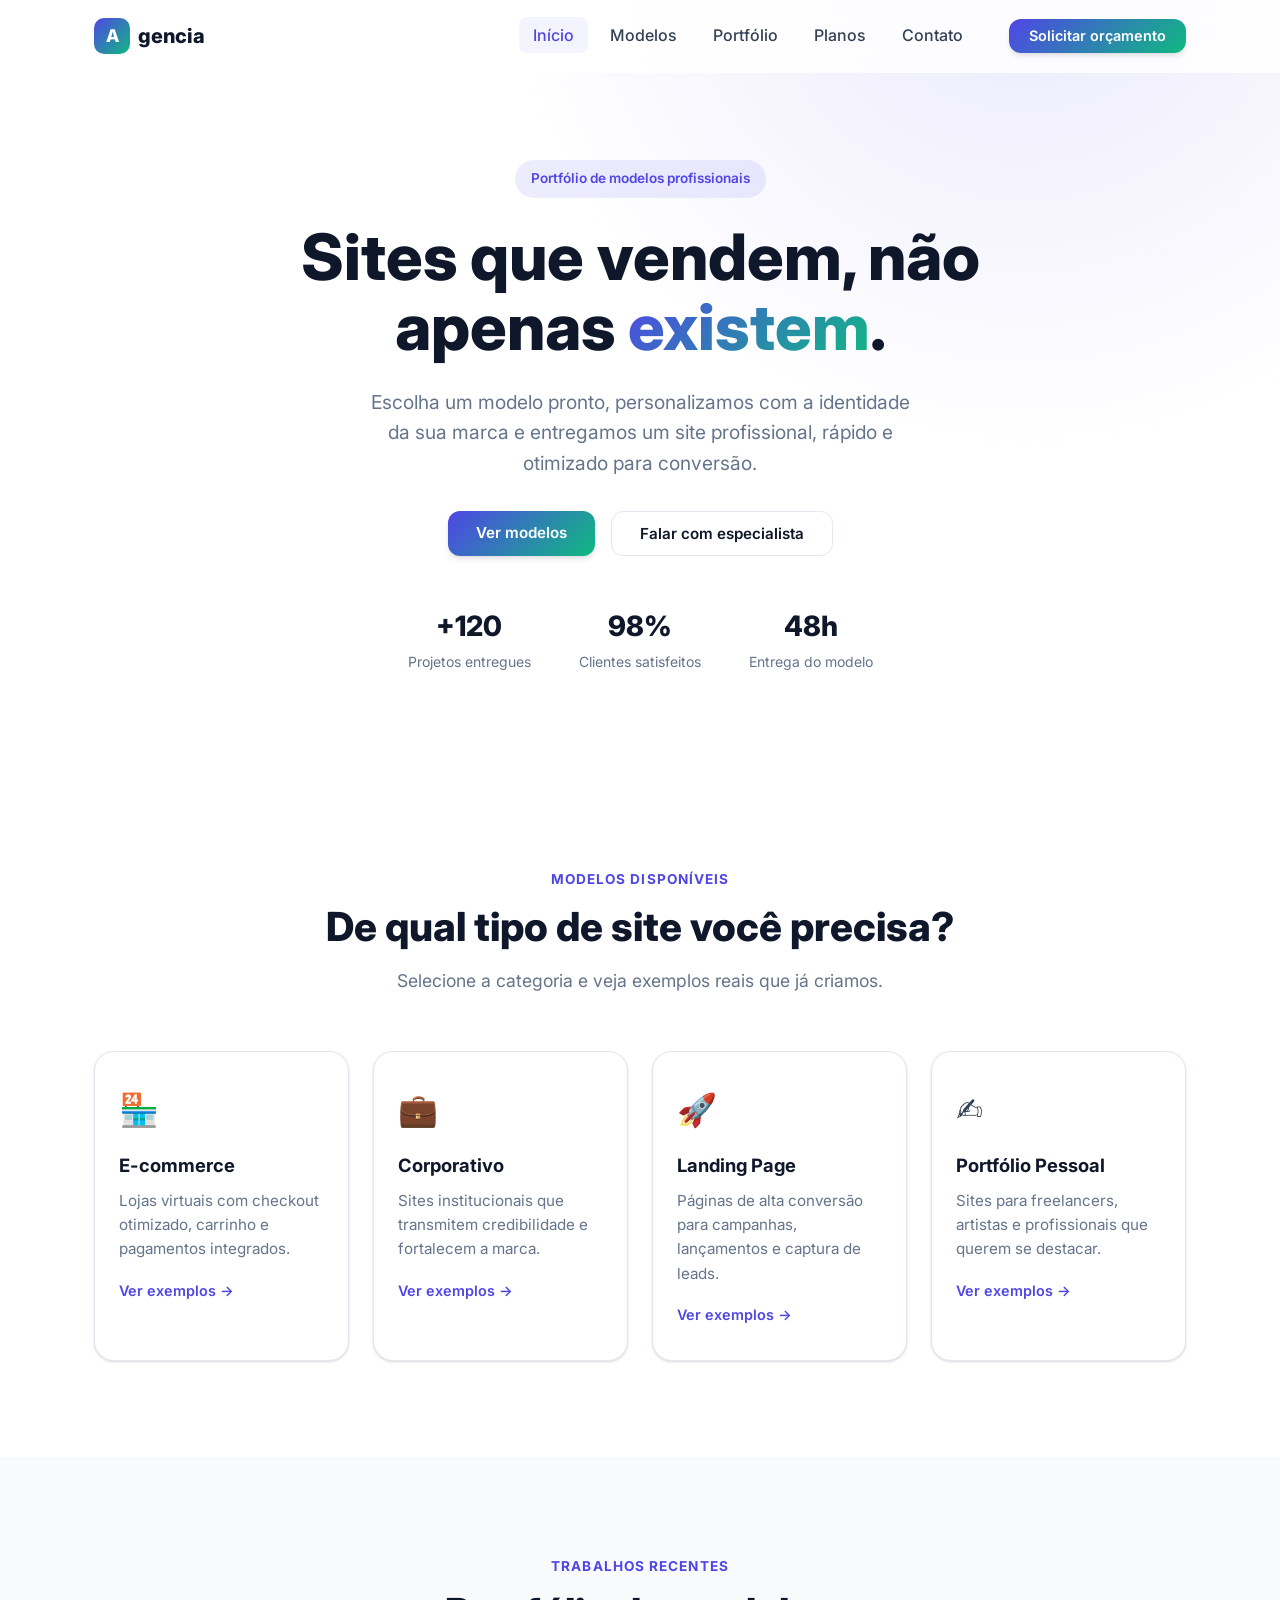
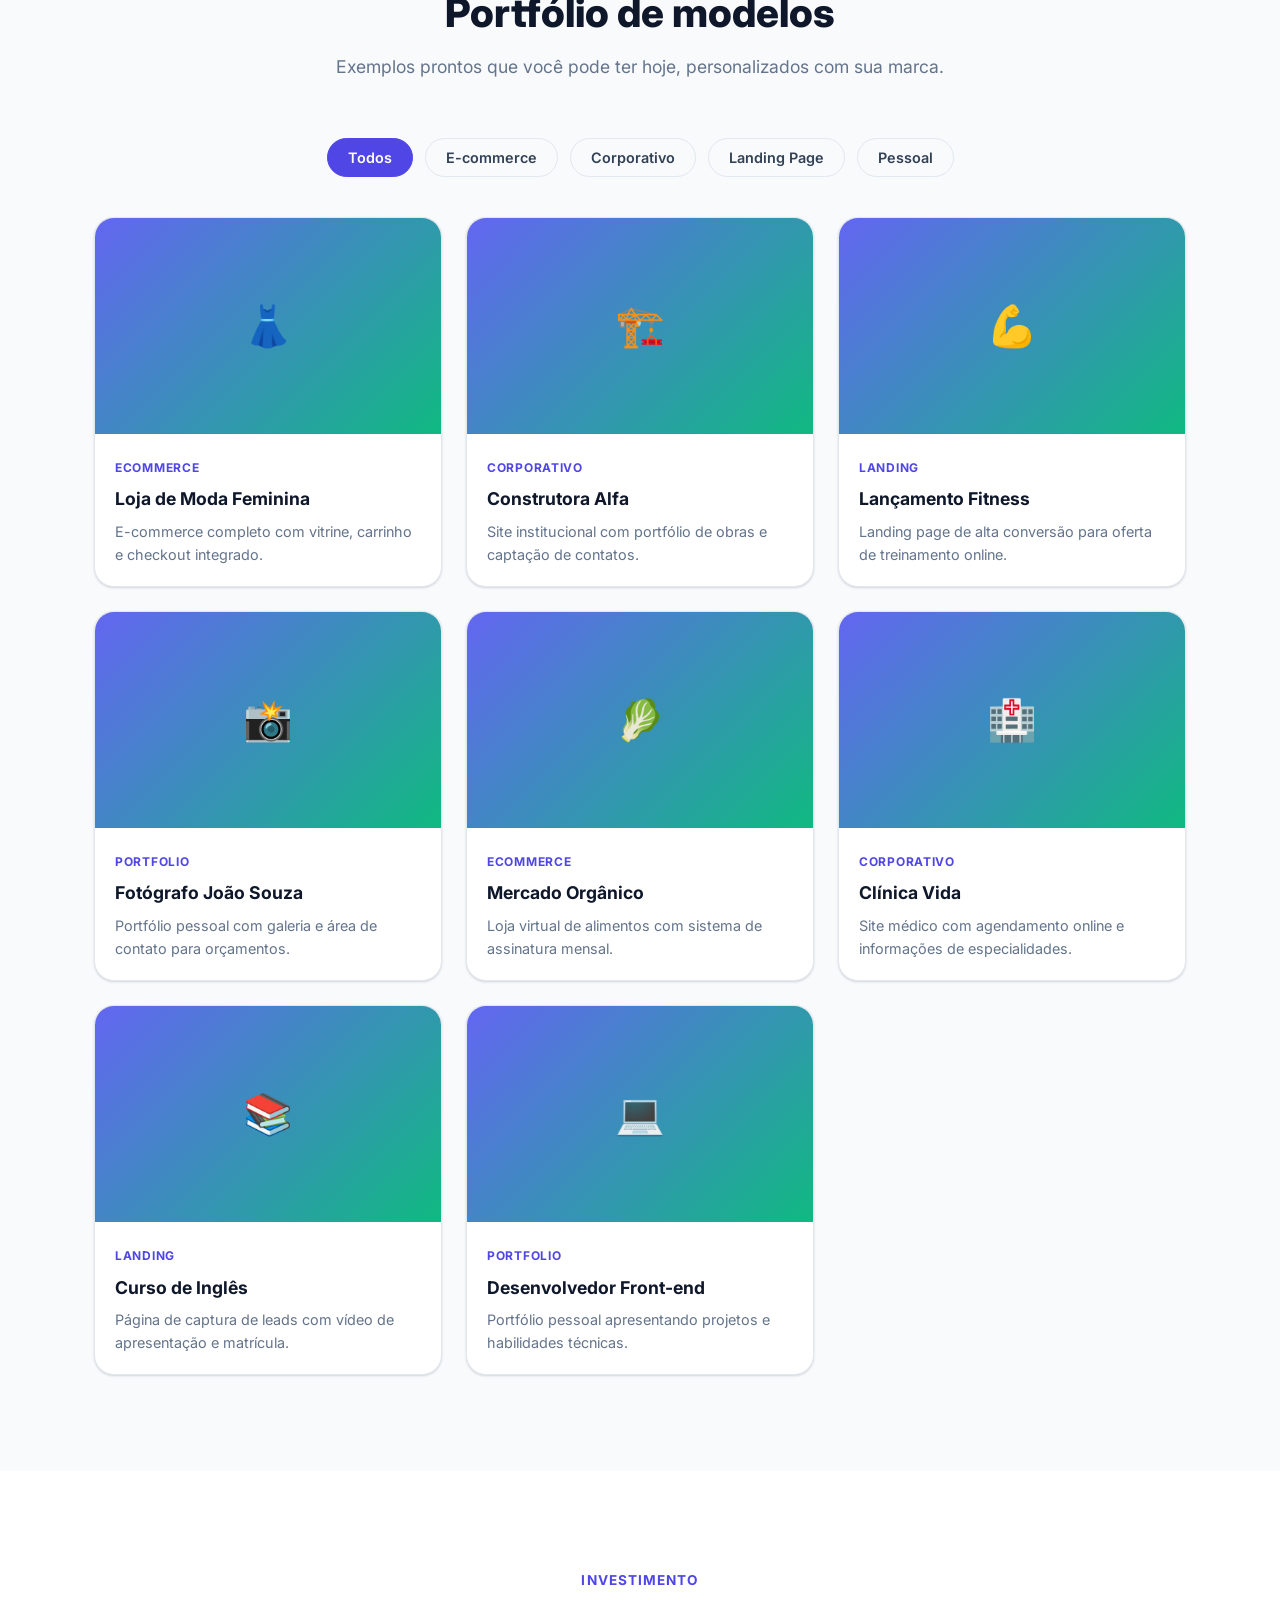
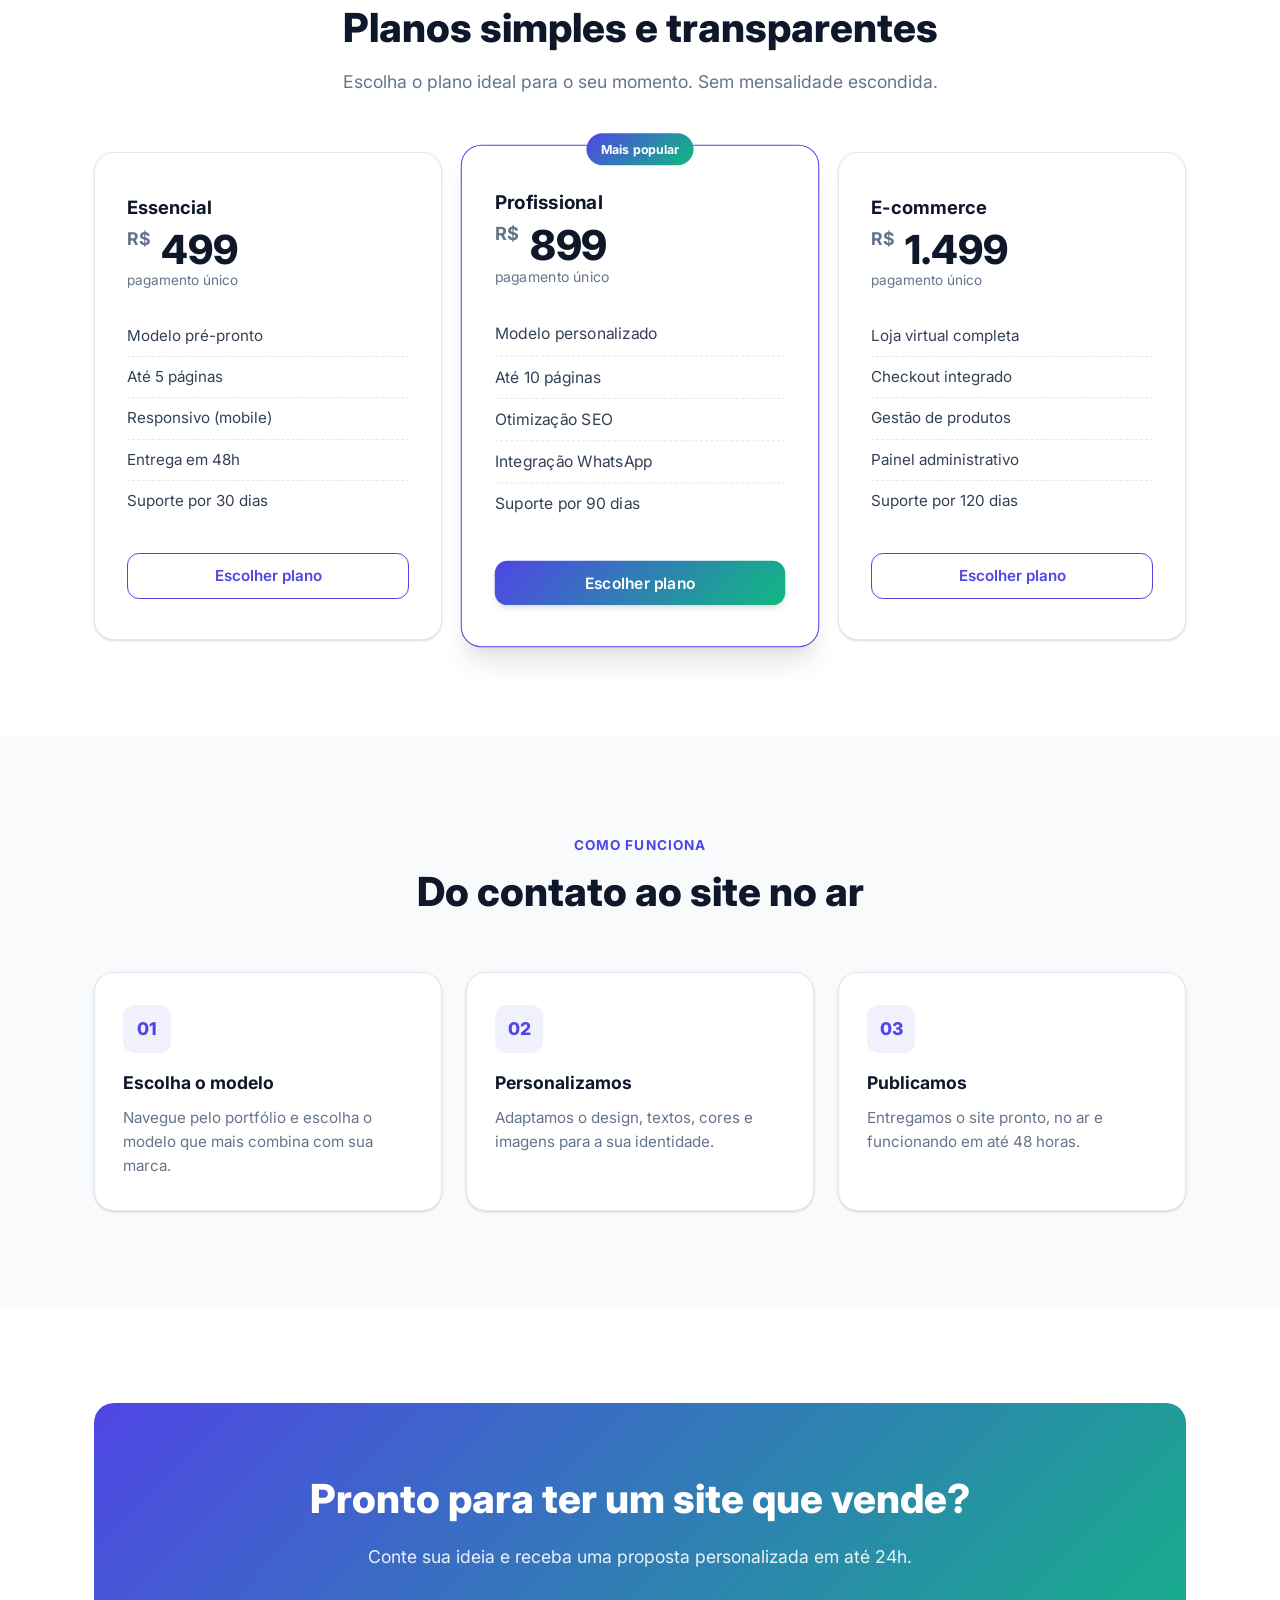
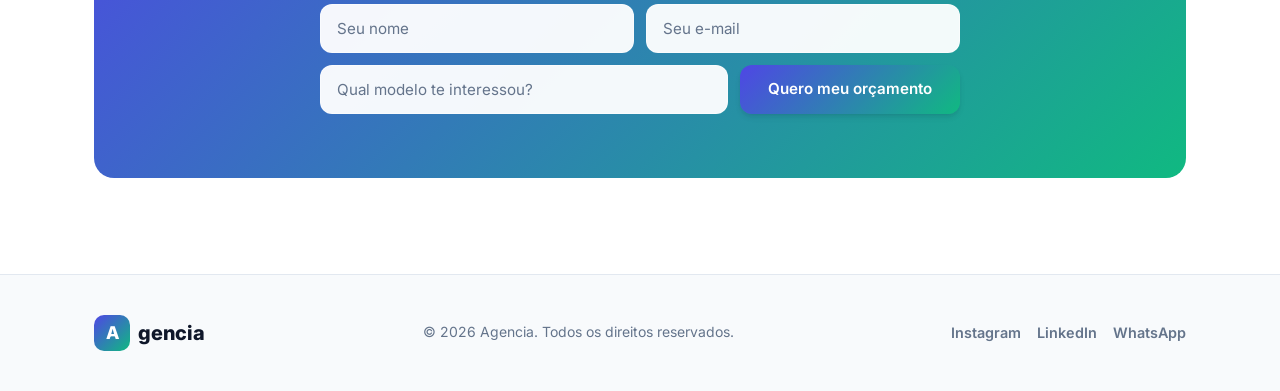
==== index.html @ 4cd15356 "feat: adiciona estrutura da landing page de portfólio - HTML semantico com seções: hero, modelos, po" ====
<!DOCTYPE html>
<html lang="pt-BR">
<head>
  <meta charset="UTF-8">
  <meta name="viewport" content="width=device-width, initial-scale=1.0">
  <meta name="description" content="Sites profissionais que ajudam sua empresa a vender mais. Conheça nossos modelos de sites demonstrados em nosso portfólio.">
  <title>Agencia | Sites Profissionais</title>
  <link rel="preconnect" href="https://fonts.googleapis.com">
  <link rel="preconnect" href="https://fonts.gstatic.com" crossorigin>
  <link href="https://fonts.googleapis.com/css2?family=Inter:wght@400;500;600;700;800&display=swap" rel="stylesheet">
  <link rel="stylesheet" href="css/styles.css">
</head>
<body>

  <!-- ===== HEADER / NAVEGAÇÃO ===== -->
  <header class="header" id="header">
    <div class="container header__inner">
      <a href="#inicio" class="logo" aria-label="Agencia - Início">
        <span class="logo__mark">A</span>
        <span class="logo__text">gencia</span>
      </a>

      <nav class="nav" aria-label="Navegação principal">
        <ul class="nav__list">
          <li><a href="#inicio" class="nav__link active">Início</a></li>
          <li><a href="#modelos" class="nav__link">Modelos</a></li>
          <li><a href="#portifolio" class="nav__link">Portfólio</a></li>
          <li><a href="#planos" class="nav__link">Planos</a></li>
          <li><a href="#contato" class="nav__link">Contato</a></li>
        </ul>
      </nav>

      <button class="nav__toggle" id="navToggle" aria-label="Abrir menu" aria-expanded="false">
        <span class="nav__toggle-bar"></span>
        <span class="nav__toggle-bar"></span>
        <span class="nav__toggle-bar"></span>
      </button>

      <a href="#contato" class="btn btn--primary btn--sm header__cta">Solicitar orçamento</a>
    </div>
  </header>

  <main>
    <!-- ===== HERO / APRESENTAÇÃO ===== -->
    <section class="hero" id="inicio">
      <div class="container hero__inner">
        <div class="hero__content">
          <span class="badge">Portfólio de modelos profissionais</span>
          <h1 class="hero__title">
            Sites que vendem, não apenas <span class="text-gradient">existem</span>.
          </h1>
          <p class="hero__subtitle">
            Escolha um modelo pronto, personalizamos com a identidade da sua marca
            e entregamos um site profissional, rápido e otimizado para conversão.
          </p>
          <div class="hero__actions">
            <a href="#portifolio" class="btn btn--primary">Ver modelos</a>
            <a href="#contato" class="btn btn--ghost">Falar com especialista</a>
          </div>
          <ul class="hero__stats">
            <li><strong>+120</strong><span>Projetos entregues</span></li>
            <li><strong>98%</strong><span>Clientes satisfeitos</span></li>
            <li><strong>48h</strong><span>Entrega do modelo</span></li>
          </ul>
        </div>
      </div>
    </section>

    <!-- ===== MODELOS / CATEGORIAS ===== -->
    <section class="modelos section" id="modelos">
      <div class="container">
        <div class="section__head">
          <span class="section__label">Modelos disponíveis</span>
          <h2 class="section__title">De qual tipo de site você precisa?</h2>
          <p class="section__desc">Selecione a categoria e veja exemplos reais que já criamos.</p>
        </div>

        <div class="modelos__grid">
          <article class="card modelos__card">
            <div class="card__icon">🏪</div>
            <h3 class="card__title">E-commerce</h3>
            <p class="card__text">Lojas virtuais com checkout otimizado, carrinho e pagamentos integrados.</p>
            <a href="#portifolio?cat=ecommerce" class="card__link">Ver exemplos →</a>
          </article>

          <article class="card modelos__card">
            <div class="card__icon">💼</div>
            <h3 class="card__title">Corporativo</h3>
            <p class="card__text">Sites institucionais que transmitem credibilidade e fortalecem a marca.</p>
            <a href="#portifolio?cat=corporativo" class="card__link">Ver exemplos →</a>
          </article>

          <article class="card modelos__card">
            <div class="card__icon">🚀</div>
            <h3 class="card__title">Landing Page</h3>
            <p class="card__text">Páginas de alta conversão para campanhas, lançamentos e captura de leads.</p>
            <a href="#portifolio?cat=landing" class="card__link">Ver exemplos →</a>
          </article>

          <article class="card modelos__card">
            <div class="card__icon">✍️</div>
            <h3 class="card__title">Portfólio Pessoal</h3>
            <p class="card__text">Sites para freelancers, artistas e profissionais que querem se destacar.</p>
            <a href="#portifolio?cat=portfolio" class="card__link">Ver exemplos →</a>
          </article>
        </div>
      </div>
    </section>

    <!-- ===== PORTFÓLIO ===== -->
    <section class="portifolio section section--alt" id="portifolio">
      <div class="container">
        <div class="section__head">
          <span class="section__label">Trabalhos recentes</span>
          <h2 class="section__title">Portfólio de modelos</h2>
          <p class="section__desc">Exemplos prontos que você pode ter hoje, personalizados com sua marca.</p>
        </div>

        <div class="portifolio__filters" id="filterBar">
          <button class="filter active" data-filter="todos">Todos</button>
          <button class="filter" data-filter="ecommerce">E-commerce</button>
          <button class="filter" data-filter="corporativo">Corporativo</button>
          <button class="filter" data-filter="landing">Landing Page</button>
          <button class="filter" data-filter="portfolio">Pessoal</button>
        </div>

        <div class="portifolio__grid" id="portfolioGrid">
          <!-- Itens injetados via JS -->
        </div>
      </div>
    </section>

    <!-- ===== PLANOS ===== -->
    <section class="planos section" id="planos">
      <div class="container">
        <div class="section__head">
          <span class="section__label">Investimento</span>
          <h2 class="section__title">Planos simples e transparentes</h2>
          <p class="section__desc">Escolha o plano ideal para o seu momento. Sem mensalidade escondida.</p>
        </div>

        <div class="planos__grid">
          <article class="plano">
            <h3 class="plano__name">Essencial</h3>
            <p class="plano__price"><span>R$</span> 499</p>
            <p class="plano__period">pagamento único</p>
            <ul class="plano__features">
              <li>Modelo pré-pronto</li>
              <li>Até 5 páginas</li>
              <li>Responsivo (mobile)</li>
              <li>Entrega em 48h</li>
              <li>Suporte por 30 dias</li>
            </ul>
            <a href="#contato" class="btn btn--outline">Escolher plano</a>
          </article>

          <article class="plano plano--destaque">
            <span class="plano__tag">Mais popular</span>
            <h3 class="plano__name">Profissional</h3>
            <p class="plano__price"><span>R$</span> 899</p>
            <p class="plano__period">pagamento único</p>
            <ul class="plano__features">
              <li>Modelo personalizado</li>
              <li>Até 10 páginas</li>
              <li>Otimização SEO</li>
              <li>Integração WhatsApp</li>
              <li>Suporte por 90 dias</li>
            </ul>
            <a href="#contato" class="btn btn--primary">Escolher plano</a>
          </article>

          <article class="plano">
            <h3 class="plano__name">E-commerce</h3>
            <p class="plano__price"><span>R$</span> 1.499</p>
            <p class="plano__period">pagamento único</p>
            <ul class="plano__features">
              <li>Loja virtual completa</li>
              <li>Checkout integrado</li>
              <li>Gestão de produtos</li>
              <li>Painel administrativo</li>
              <li>Suporte por 120 dias</li>
            </ul>
            <a href="#contato" class="btn btn--outline">Escolher plano</a>
          </article>
        </div>
      </div>
    </section>

    <!-- ===== PROCESSO ===== -->
    <section class="processo section section--alt">
      <div class="container">
        <div class="section__head">
          <span class="section__label">Como funciona</span>
          <h2 class="section__title">Do contato ao site no ar</h2>
        </div>

        <ol class="processo__list">
          <li class="processo__item">
            <span class="processo__num">01</span>
            <h3>Escolha o modelo</h3>
            <p>Navegue pelo portfólio e escolha o modelo que mais combina com sua marca.</p>
          </li>
          <li class="processo__item">
            <span class="processo__num">02</span>
            <h3>Personalizamos</h3>
            <p>Adaptamos o design, textos, cores e imagens para a sua identidade.</p>
          </li>
          <li class="processo__item">
            <span class="processo__num">03</span>
            <h3>Publicamos</h3>
            <p>Entregamos o site pronto, no ar e funcionando em até 48 horas.</p>
          </li>
        </ol>
      </div>
    </section>

    <!-- ===== CTA FINAL ===== -->
    <section class="cta section" id="contato">
      <div class="container">
        <div class="cta__box">
          <h2 class="cta__title">Pronto para ter um site que vende?</h2>
          <p class="cta__text">Conte sua ideia e receba uma proposta personalizada em até 24h.</p>
          <form class="cta__form" id="contatoForm">
            <input type="text" name="nome" placeholder="Seu nome" required aria-label="Seu nome">
            <input type="email" name="email" placeholder="Seu e-mail" required aria-label="Seu e-mail">
            <input type="text" name="modelo" placeholder="Qual modelo te interessou?" aria-label="Modelo de interesse">
            <button type="submit" class="btn btn--primary">Quero meu orçamento</button>
          </form>
          <p class="cta__note" id="formNote" hidden>Recebemos sua mensagem! Retornaremos em breve.</p>
        </div>
      </div>
    </section>
  </main>

  <!-- ===== FOOTER ===== -->
  <footer class="footer">
    <div class="container footer__inner">
      <a href="#inicio" class="logo">
        <span class="logo__mark">A</span>
        <span class="logo__text">gencia</span>
      </a>
      <p class="footer__copy">© 2026 Agencia. Todos os direitos reservados.</p>
      <ul class="footer__social">
        <li><a href="#" aria-label="Instagram">Instagram</a></li>
        <li><a href="#" aria-label="LinkedIn">LinkedIn</a></li>
        <li><a href="#" aria-label="WhatsApp">WhatsApp</a></li>
      </ul>
    </div>
  </footer>

  <script src="js/portfolio.js"></script>
  <script src="js/main.js"></script>
</body>
</html>
---- css/styles.css ----
/* =========================================================
   DESIGN SYSTEM - Reset base & variáveis
   ========================================================= */
:root {
  --clr-primary: #4f46e5;
  --clr-primary-dark: #4338ca;
  --clr-primary-light: #6366f1;
  --clr-accent: #10b981;
  --clr-dark: #0f172a;
  --clr-dark-2: #1e293b;
  --clr-text: #334155;
  --clr-text-light: #64748b;
  --clr-bg: #ffffff;
  --clr-bg-alt: #f8fafc;
  --clr-border: #e2e8f0;

  --gradient: linear-gradient(135deg, var(--clr-primary) 0%, var(--clr-accent) 100%);

  --font-sans: 'Inter', system-ui, -apple-system, sans-serif;

  --radius-sm: 8px;
  --radius: 12px;
  --radius-lg: 20px;

  --shadow-sm: 0 1px 2px rgba(15, 23, 42, 0.06), 0 1px 3px rgba(15, 23, 42, 0.1);
  --shadow: 0 4px 6px -1px rgba(15, 23, 42, 0.1), 0 2px 4px -2px rgba(15, 23, 42, 0.1);
  --shadow-lg: 0 20px 25px -5px rgba(15, 23, 42, 0.1), 0 10px 10px -5px rgba(15, 23, 42, 0.04);
}

*,
*::before,
*::after {
  box-sizing: border-box;
  margin: 0;
  padding: 0;
}

html {
  scroll-behavior: smooth;
  scroll-padding-top: 80px;
}

body {
  font-family: var(--font-sans);
  color: var(--clr-text);
  background: var(--clr-bg);
  line-height: 1.6;
  -webkit-font-smoothing: antialiased;
}

img {
  max-width: 100%;
  display: block;
}

a {
  color: inherit;
  text-decoration: none;
}

ul,
ol {
  list-style: none;
}

button {
  font-family: inherit;
  cursor: pointer;
  border: none;
  background: none;
}

.container {
  width: 100%;
  max-width: 1140px;
  margin: 0 auto;
  padding: 0 24px;
}

.section {
  padding: 96px 0;
}

.section--alt {
  background: var(--clr-bg-alt);
}

.section__head {
  text-align: center;
  max-width: 640px;
  margin: 0 auto 56px;
}

.section__label {
  display: inline-block;
  font-size: 0.85rem;
  font-weight: 700;
  letter-spacing: 0.08em;
  text-transform: uppercase;
  color: var(--clr-primary);
  margin-bottom: 12px;
}

.section__title {
  font-size: clamp(1.75rem, 4vw, 2.5rem);
  font-weight: 800;
  color: var(--clr-dark);
  line-height: 1.2;
  margin-bottom: 16px;
}

.section__desc {
  font-size: 1.1rem;
  color: var(--clr-text-light);
}

/* =========================================================
   BOTÕES
   ========================================================= */
.btn {
  display: inline-block;
  padding: 14px 28px;
  border-radius: var(--radius);
  font-weight: 600;
  font-size: 0.95rem;
  line-height: 1;
  transition: transform 0.15s ease, box-shadow 0.15s ease, background 0.15s ease;
}

.btn:hover {
  transform: translateY(-2px);
}

.btn--sm {
  padding: 10px 20px;
  font-size: 0.9rem;
}

.btn--primary {
  background: var(--gradient);
  color: #fff;
  box-shadow: var(--shadow);
}

.btn--primary:hover {
  box-shadow: var(--shadow-lg);
}

.btn--ghost {
  background: transparent;
  color: var(--clr-dark);
  border: 1.5px solid var(--clr-border);
}

.btn--ghost:hover {
  border-color: var(--clr-primary);
  color: var(--clr-primary);
}

.btn--outline {
  background: transparent;
  color: var(--clr-primary);
  border: 1.5px solid var(--clr-primary);
}

.btn--outline:hover {
  background: var(--clr-primary);
  color: #fff;
}

/* =========================================================
   HEADER / NAVEGAÇÃO
   ========================================================= */
.header {
  position: fixed;
  top: 0;
  left: 0;
  right: 0;
  z-index: 100;
  background: rgba(255, 255, 255, 0.85);
  backdrop-filter: blur(12px);
  border-bottom: 1px solid transparent;
  transition: box-shadow 0.2s ease, border-color 0.2s ease;
}

.header.scrolled {
  border-color: var(--clr-border);
  box-shadow: var(--shadow-sm);
}

.header__inner {
  display: flex;
  align-items: center;
  gap: 24px;
  height: 72px;
}

.logo {
  display: flex;
  align-items: center;
  gap: 8px;
  font-size: 1.25rem;
  font-weight: 800;
  color: var(--clr-dark);
}

.logo__mark {
  display: inline-flex;
  align-items: center;
  justify-content: center;
  width: 36px;
  height: 36px;
  border-radius: 10px;
  background: var(--gradient);
  color: #fff;
  font-size: 1.1rem;
  font-weight: 800;
}

.nav {
  margin-left: auto;
}

.nav__list {
  display: flex;
  gap: 8px;
}

.nav__link {
  padding: 8px 14px;
  border-radius: var(--radius-sm);
  font-weight: 500;
  color: var(--clr-text);
}

.nav__link:hover,
.nav__link.active {
  color: var(--clr-primary);
  background: rgba(79, 70, 229, 0.06);
}

.header__cta {
  margin-left: 8px;
}

.nav__toggle {
  display: none;
  flex-direction: column;
  gap: 5px;
  padding: 8px;
}

.nav__toggle-bar {
  width: 24px;
  height: 2px;
  background: var(--clr-dark);
  border-radius: 2px;
  transition: transform 0.2s ease, opacity 0.2s ease;
}

/* =========================================================
   HERO
   ========================================================= */
.hero {
  padding: 160px 0 96px;
  background: radial-gradient(circle at 80% -10%, rgba(79, 70, 229, 0.12), transparent 40%);
}

.hero__inner {
  display: flex;
  justify-content: center;
}

.hero__content {
  max-width: 720px;
  text-align: center;
}

.badge {
  display: inline-block;
  padding: 8px 16px;
  border-radius: 999px;
  background: rgba(79, 70, 229, 0.1);
  color: var(--clr-primary);
  font-weight: 600;
  font-size: 0.85rem;
  margin-bottom: 24px;
}

.hero__title {
  font-size: clamp(2.25rem, 6vw, 4rem);
  font-weight: 800;
  color: var(--clr-dark);
  line-height: 1.1;
  margin-bottom: 24px;
}

.text-gradient {
  background: var(--gradient);
  -webkit-background-clip: text;
  background-clip: text;
  color: transparent;
}

.hero__subtitle {
  font-size: 1.2rem;
  color: var(--clr-text-light);
  max-width: 560px;
  margin: 0 auto 32px;
}

.hero__actions {
  display: flex;
  justify-content: center;
  gap: 16px;
  flex-wrap: wrap;
  margin-bottom: 48px;
}

.hero__stats {
  display: flex;
  justify-content: center;
  gap: 48px;
  flex-wrap: wrap;
}

.hero__stats li {
  text-align: center;
}

.hero__stats strong {
  display: block;
  font-size: 1.75rem;
  font-weight: 800;
  color: var(--clr-dark);
}

.hero__stats span {
  font-size: 0.875rem;
  color: var(--clr-text-light);
}

/* =========================================================
   MODELOS (cards)
   ========================================================= */
.modelos__grid {
  display: grid;
  grid-template-columns: repeat(auto-fit, minmax(240px, 1fr));
  gap: 24px;
}

.card {
  background: var(--clr-bg);
  border: 1px solid var(--clr-border);
  border-radius: var(--radius-lg);
  padding: 32px 24px;
  box-shadow: var(--shadow-sm);
  transition: transform 0.2s ease, box-shadow 0.2s ease;
}

.card:hover {
  transform: translateY(-4px);
  box-shadow: var(--shadow);
}

.card__icon {
  font-size: 2rem;
  margin-bottom: 16px;
}

.card__title {
  font-size: 1.15rem;
  font-weight: 700;
  color: var(--clr-dark);
  margin-bottom: 8px;
}

.card__text {
  font-size: 0.95rem;
  color: var(--clr-text-light);
  margin-bottom: 16px;
}

.card__link {
  font-weight: 600;
  color: var(--clr-primary);
  font-size: 0.9rem;
}

.card__link:hover {
  text-decoration: underline;
}

/* =========================================================
   PORTFÓLIO
   ========================================================= */
.portifolio__filters {
  display: flex;
  justify-content: center;
  gap: 12px;
  flex-wrap: wrap;
  margin-bottom: 40px;
}

.filter {
  padding: 10px 20px;
  border-radius: 999px;
  border: 1.5px solid var(--clr-border);
  font-weight: 600;
  font-size: 0.9rem;
  color: var(--clr-text);
  transition: all 0.15s ease;
}

.filter:hover {
  border-color: var(--clr-primary);
  color: var(--clr-primary);
}

.filter.active {
  background: var(--clr-primary);
  border-color: var(--clr-primary);
  color: #fff;
}

.portifolio__grid {
  display: grid;
  grid-template-columns: repeat(auto-fill, minmax(320px, 1fr));
  gap: 24px;
}

.projeto {
  background: var(--clr-bg);
  border: 1px solid var(--clr-border);
  border-radius: var(--radius-lg);
  overflow: hidden;
  box-shadow: var(--shadow-sm);
  transition: transform 0.2s ease, box-shadow 0.2s ease;
}

.projeto:hover {
  transform: translateY(-4px);
  box-shadow: var(--shadow-lg);
}

.projeto__thumb {
  aspect-ratio: 16 / 10;
  background: linear-gradient(135deg, var(--clr-primary-light), var(--clr-accent));
  position: relative;
}

.projeto__thumb span {
  position: absolute;
  inset: 0;
  display: flex;
  align-items: center;
  justify-content: center;
  font-size: 2.5rem;
}

.projeto__body {
  padding: 20px;
}

.projeto__cat {
  font-size: 0.75rem;
  font-weight: 700;
  letter-spacing: 0.06em;
  text-transform: uppercase;
  color: var(--clr-primary);
}

.projeto__title {
  font-size: 1.1rem;
  font-weight: 700;
  color: var(--clr-dark);
  margin: 6px 0;
}

.projeto__desc {
  font-size: 0.9rem;
  color: var(--clr-text-light);
}

/* =========================================================
   PLANOS
   ========================================================= */
.planos__grid {
  display: grid;
  grid-template-columns: repeat(auto-fit, minmax(280px, 1fr));
  gap: 24px;
  align-items: stretch;
}

.plano {
  background: var(--clr-bg);
  border: 1.5px solid var(--clr-border);
  border-radius: var(--radius-lg);
  padding: 40px 32px;
  display: flex;
  flex-direction: column;
  box-shadow: var(--shadow-sm);
  position: relative;
}

.plano--destaque {
  border-color: var(--clr-primary);
  box-shadow: var(--shadow-lg);
  transform: scale(1.03);
}

.plano__tag {
  position: absolute;
  top: -12px;
  left: 50%;
  transform: translateX(-50%);
  background: var(--gradient);
  color: #fff;
  font-size: 0.75rem;
  font-weight: 700;
  padding: 6px 14px;
  border-radius: 999px;
  white-space: nowrap;
}

.plano__name {
  font-size: 1.15rem;
  font-weight: 700;
  color: var(--clr-dark);
  margin-bottom: 8px;
}

.plano__price {
  font-size: 2.5rem;
  font-weight: 800;
  color: var(--clr-dark);
  line-height: 1;
}

.plano__price span {
  font-size: 1.1rem;
  font-weight: 700;
  color: var(--clr-text-light);
  vertical-align: top;
  margin-right: 2px;
}

.plano__period {
  font-size: 0.85rem;
  color: var(--clr-text-light);
  margin-bottom: 24px;
}

.plano__features {
  margin-bottom: 32px;
  flex: 1;
}

.plano__features li {
  padding: 8px 0;
  font-size: 0.95rem;
  color: var(--clr-text);
  border-bottom: 1px dashed var(--clr-border);
}

.plano__features li:last-child {
  border-bottom: none;
}

.plano .btn {
  text-align: center;
}

/* =========================================================
   PROCESSO
   ========================================================= */
.processo__list {
  display: grid;
  grid-template-columns: repeat(auto-fit, minmax(240px, 1fr));
  gap: 24px;
  counter-reset: processo;
}

.processo__item {
  background: var(--clr-bg);
  border: 1px solid var(--clr-border);
  border-radius: var(--radius-lg);
  padding: 32px 28px;
  box-shadow: var(--shadow-sm);
}

.processo__num {
  display: inline-flex;
  align-items: center;
  justify-content: center;
  width: 48px;
  height: 48px;
  border-radius: var(--radius);
  background: rgba(79, 70, 229, 0.08);
  color: var(--clr-primary);
  font-weight: 800;
  font-size: 1.1rem;
  margin-bottom: 16px;
}

.processo__item h3 {
  font-size: 1.1rem;
  font-weight: 700;
  color: var(--clr-dark);
  margin-bottom: 8px;
}

.processo__item p {
  font-size: 0.95rem;
  color: var(--clr-text-light);
}

/* =========================================================
   CTA / CONTATO
   ========================================================= */
.cta__box {
  text-align: center;
  background: var(--gradient);
  border-radius: var(--radius-lg);
  padding: 64px 32px;
  color: #fff;
}

.cta__title {
  font-size: clamp(1.75rem, 4vw, 2.5rem);
  font-weight: 800;
  margin-bottom: 12px;
}

.cta__text {
  font-size: 1.1rem;
  opacity: 0.9;
  margin-bottom: 32px;
}

.cta__form {
  display: flex;
  flex-wrap: wrap;
  gap: 12px;
  justify-content: center;
  max-width: 640px;
  margin: 0 auto;
}

.cta__form input {
  flex: 1 1 180px;
  padding: 14px 16px;
  border-radius: var(--radius);
  border: 1px solid rgba(255, 255, 255, 0.4);
  background: rgba(255, 255, 255, 0.95);
  font-family: inherit;
  font-size: 0.95rem;
  color: var(--clr-dark);
}

.cta__form input::placeholder {
  color: var(--clr-text-light);
}

.cta__note {
  margin-top: 20px;
  font-weight: 600;
}

/* =========================================================
   FOOTER
   ========================================================= */
.footer {
  border-top: 1px solid var(--clr-border);
  padding: 40px 0;
  background: var(--clr-bg-alt);
}

.footer__inner {
  display: flex;
  align-items: center;
  justify-content: space-between;
  gap: 24px;
  flex-wrap: wrap;
}

.footer__copy {
  font-size: 0.875rem;
  color: var(--clr-text-light);
}

.footer__social {
  display: flex;
  gap: 16px;
  font-weight: 600;
  font-size: 0.9rem;
  color: var(--clr-text-light);
}

.footer__social a:hover {
  color: var(--clr-primary);
}

/* =========================================================
   RESPONSIVO / MENU MOBILE
   ========================================================= */
@media (max-width: 860px) {
  .nav {
    position: fixed;
    top: 72px;
    left: 0;
    right: 0;
    background: var(--clr-bg);
    border-bottom: 1px solid var(--clr-border);
    padding: 16px 24px;
    transform: translateY(-150%);
    transition: transform 0.25s ease;
    box-shadow: var(--shadow-lg);
    margin: 0;
  }

  .nav.open {
    transform: translateY(0);
  }

  .nav__list {
    flex-direction: column;
    gap: 4px;
  }

  .nav__link {
    display: block;
    padding: 12px 16px;
  }

  .nav__toggle {
    display: flex;
  }

  .header__cta {
    display: none;
  }
}

@media (max-width: 480px) {
  .section {
    padding: 64px 0;
  }

  .hero {
    padding: 130px 0 64px;
  }

  .hero__stats {
    gap: 24px;
  }
}
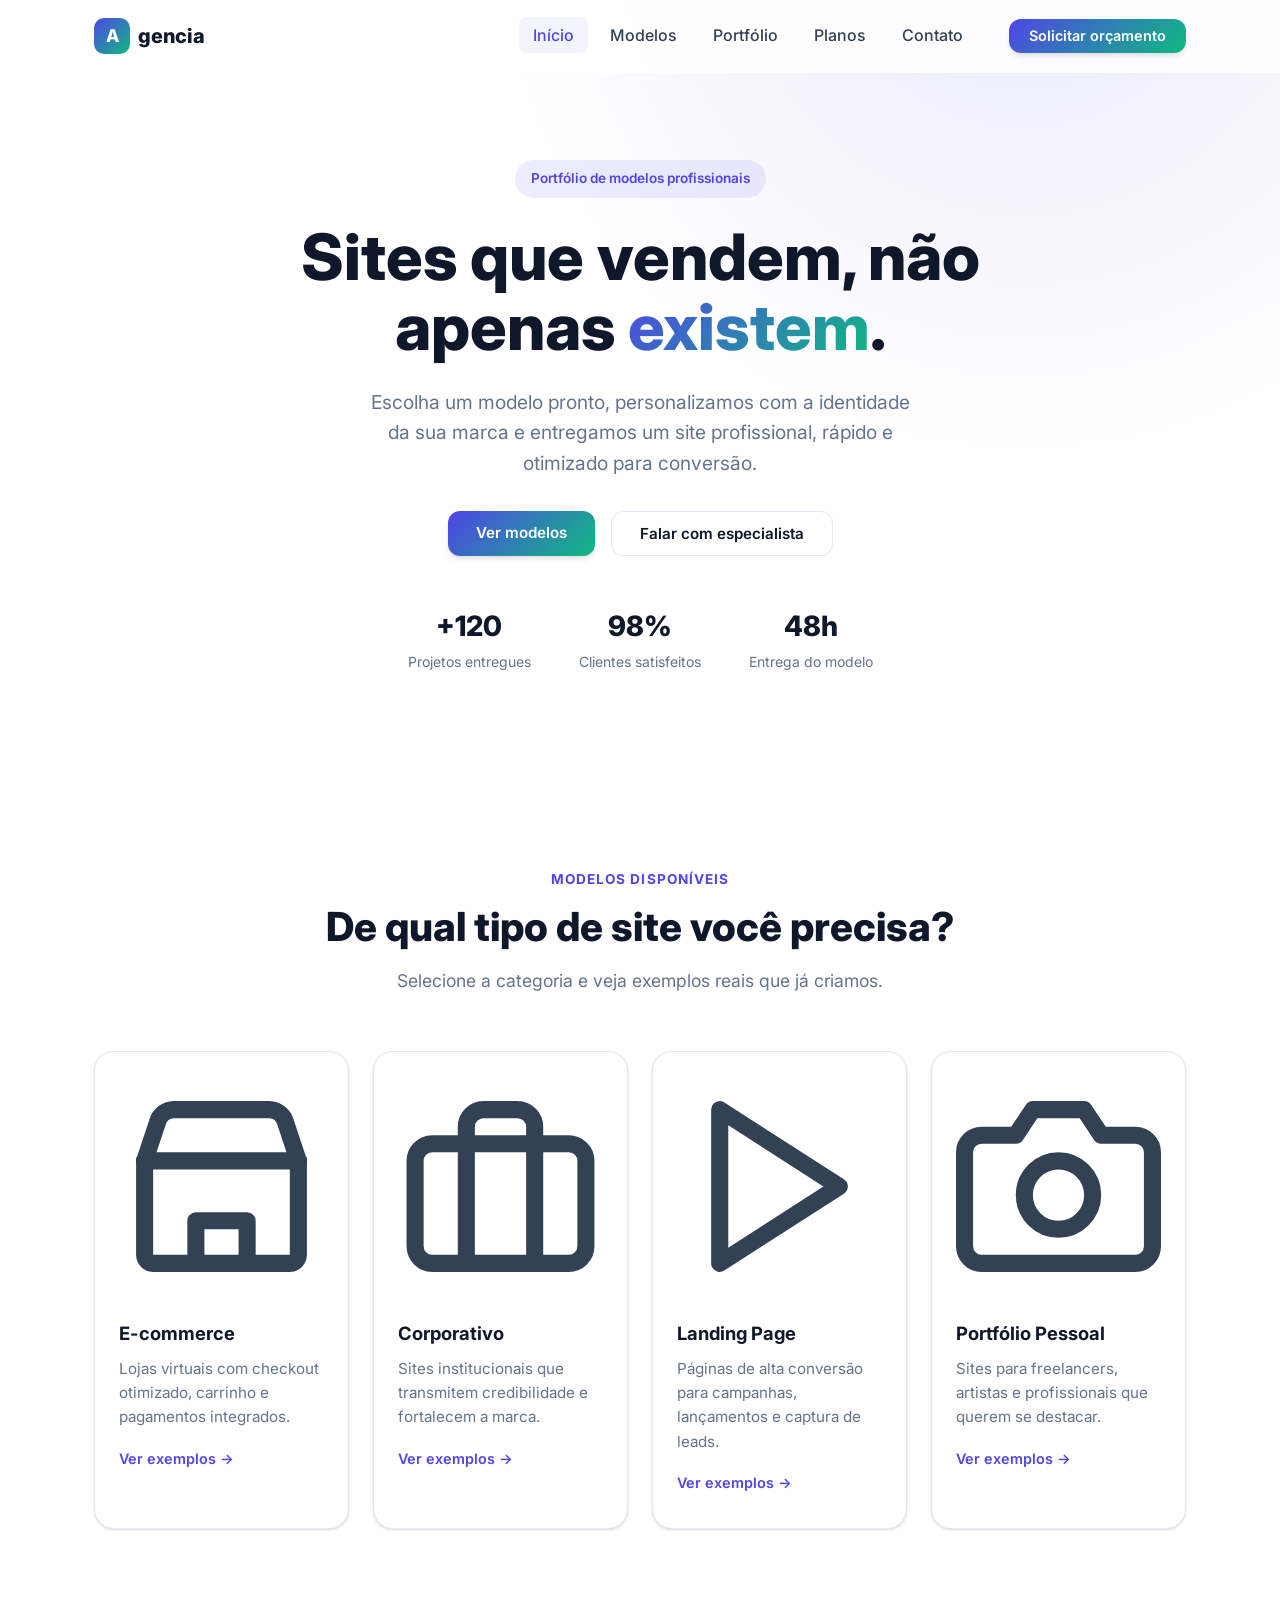
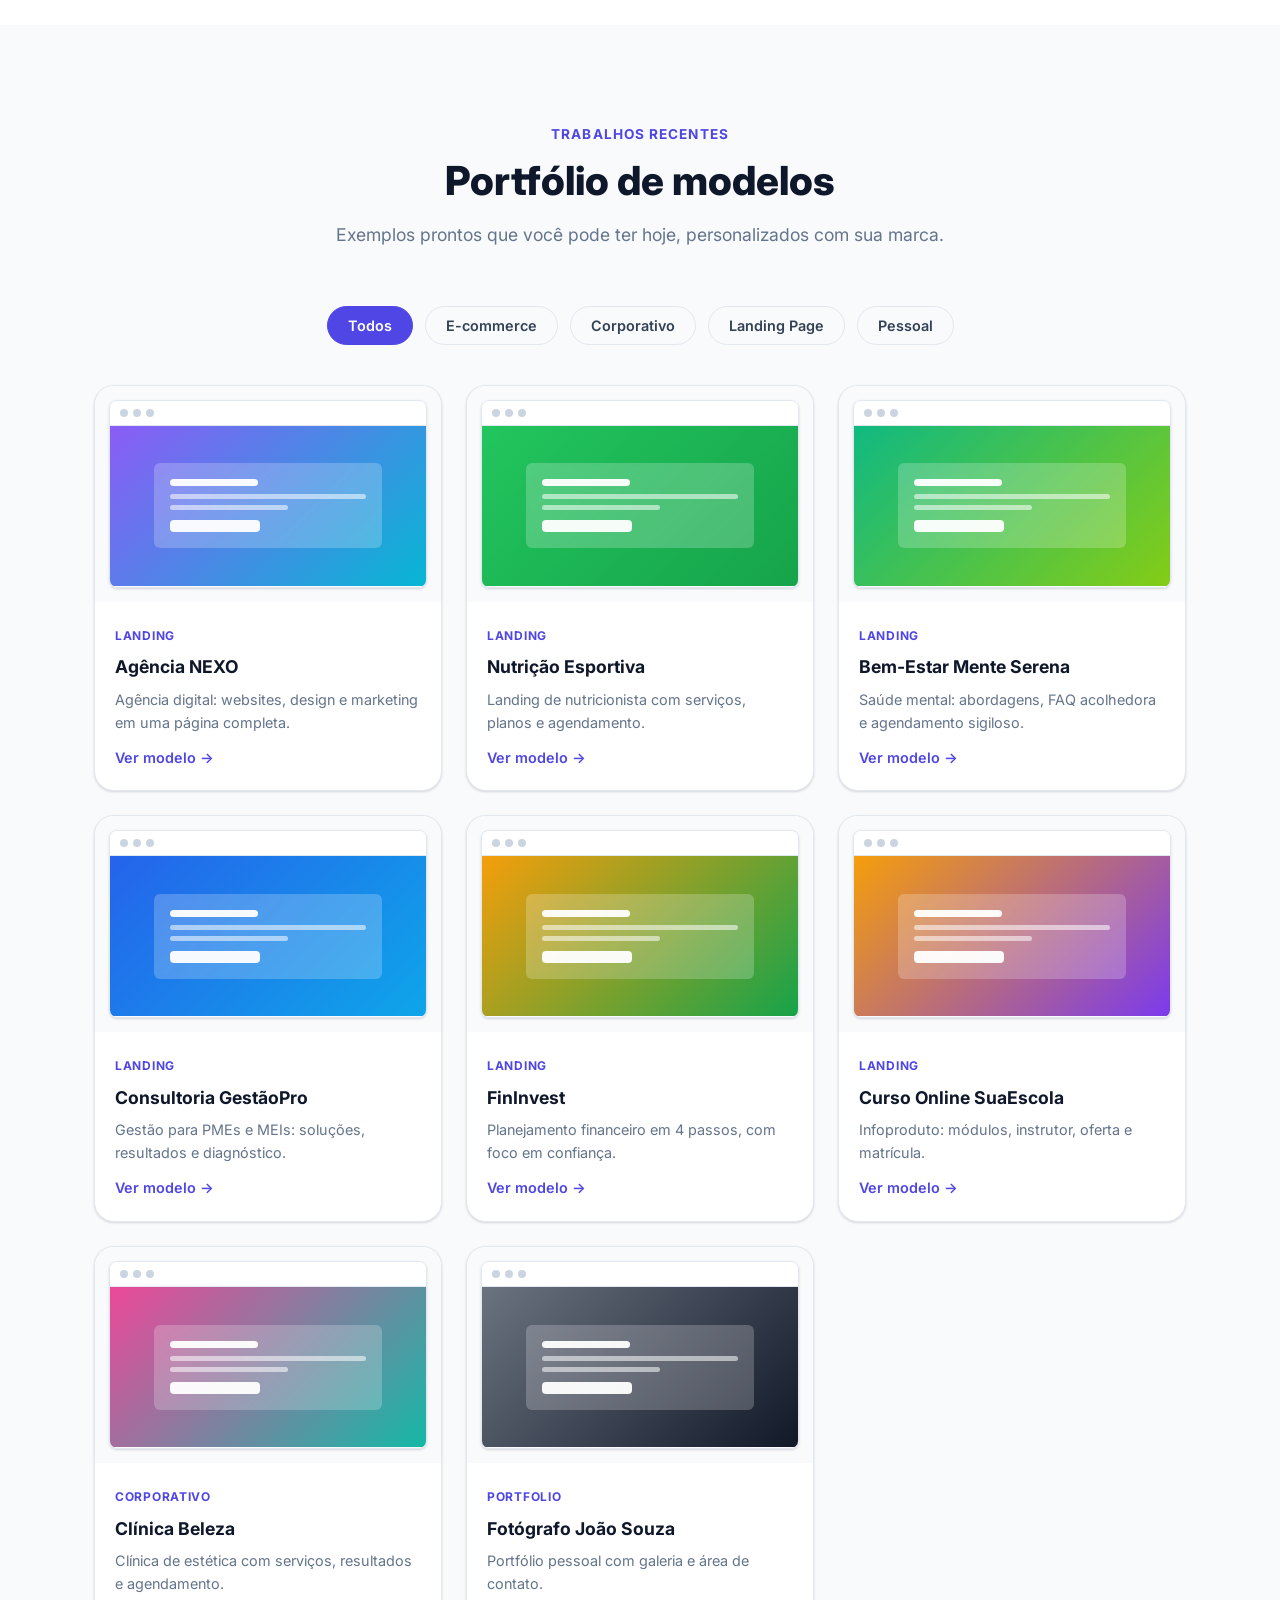
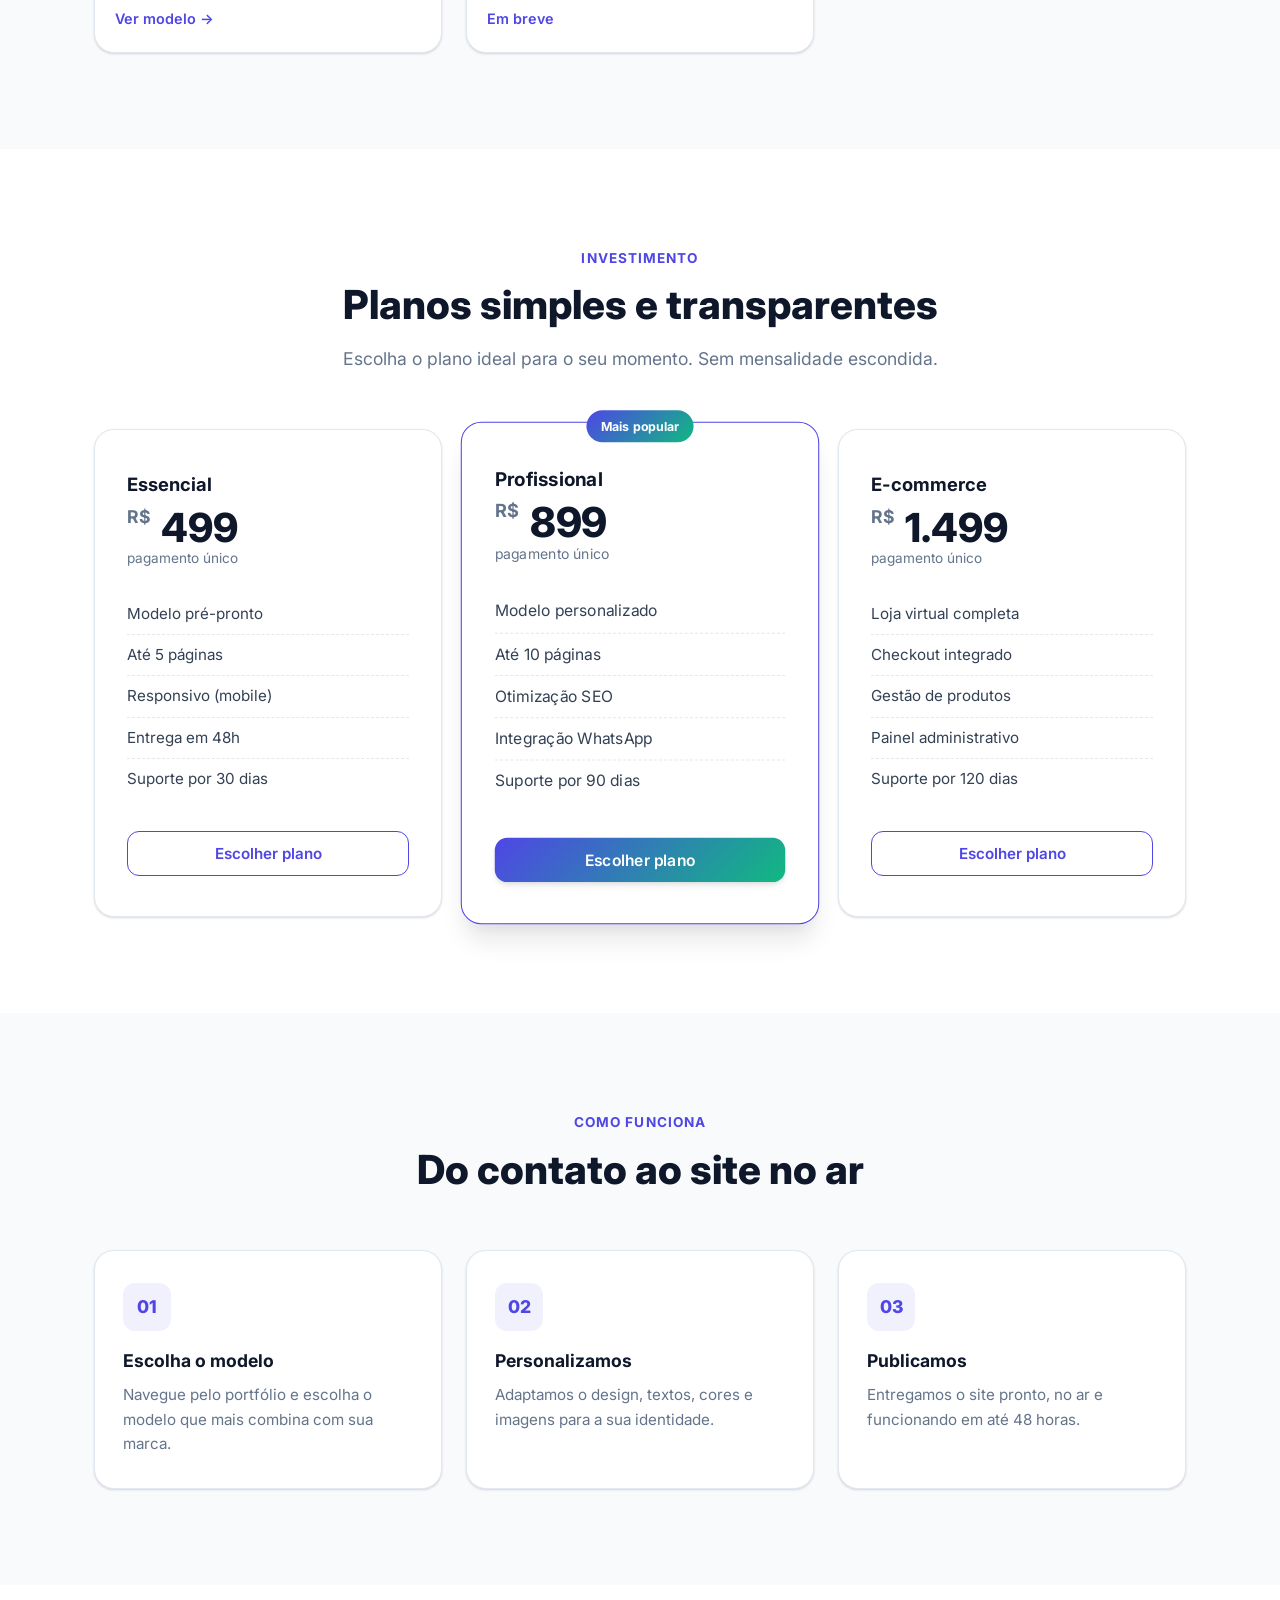
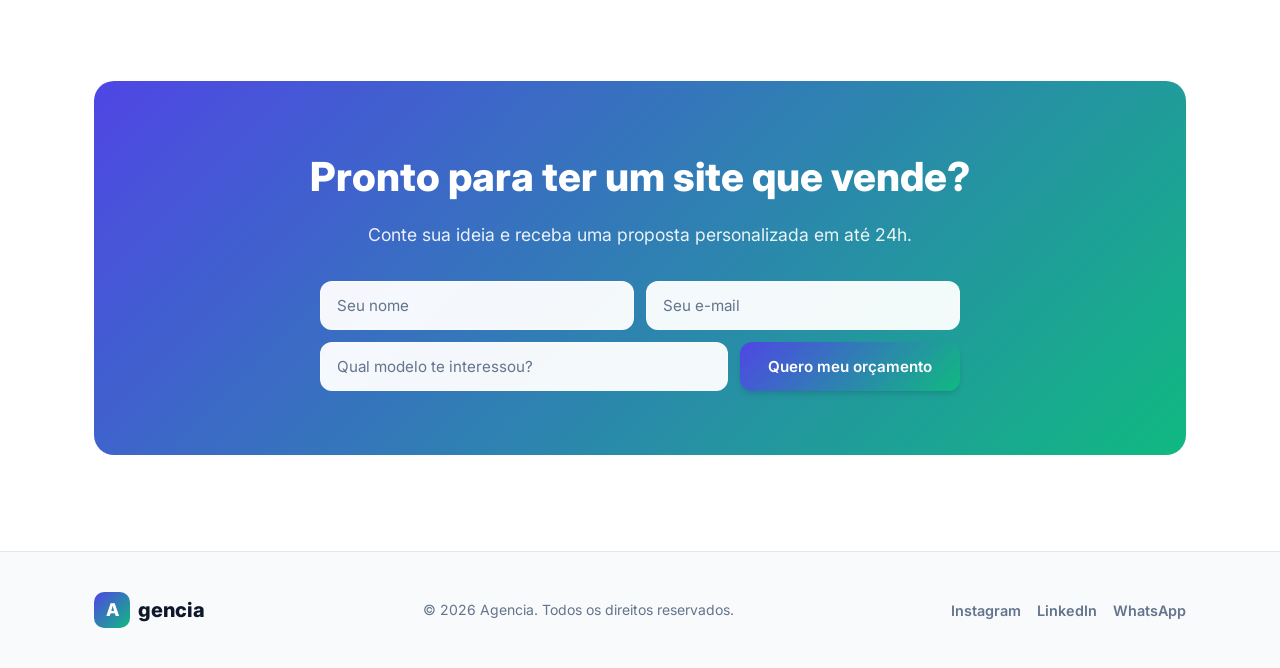
==== commit fed1c81c: "refactor: remove emojis e adiciona thumbnails visuais nos cards - Todos os emojis substituídos por í" ====
--- a/index.html
+++ b/index.html
@@ -77,28 +77,36 @@
 
         <div class="modelos__grid">
           <article class="card modelos__card">
-            <div class="card__icon">🏪</div>
+            <div class="card__icon">
+              <svg viewBox="0 0 24 24" fill="none" stroke="currentColor" stroke-width="2" stroke-linecap="round" stroke-linejoin="round" aria-hidden="true"><path d="M3 9l1.5-4.5A2 2 0 0 1 6.4 3h11.2a2 2 0 0 1 1.9 1.5L21 9"/><path d="M3 9v11a1 1 0 0 0 1 1h16a1 1 0 0 0 1-1V9"/><path d="M3 9h18"/><path d="M9 21v-5h6v5"/></svg>
+            </div>
             <h3 class="card__title">E-commerce</h3>
             <p class="card__text">Lojas virtuais com checkout otimizado, carrinho e pagamentos integrados.</p>
             <a href="#portifolio?cat=ecommerce" class="card__link">Ver exemplos →</a>
           </article>
 
           <article class="card modelos__card">
-            <div class="card__icon">💼</div>
+            <div class="card__icon">
+              <svg viewBox="0 0 24 24" fill="none" stroke="currentColor" stroke-width="2" stroke-linecap="round" stroke-linejoin="round" aria-hidden="true"><rect x="2" y="7" width="20" height="14" rx="2"/><path d="M16 21V5a2 2 0 0 0-2-2h-4a2 2 0 0 0-2 2v16"/></svg>
+            </div>
             <h3 class="card__title">Corporativo</h3>
             <p class="card__text">Sites institucionais que transmitem credibilidade e fortalecem a marca.</p>
             <a href="#portifolio?cat=corporativo" class="card__link">Ver exemplos →</a>
           </article>
 
           <article class="card modelos__card">
-            <div class="card__icon">🚀</div>
+            <div class="card__icon">
+              <svg viewBox="0 0 24 24" fill="none" stroke="currentColor" stroke-width="2" stroke-linecap="round" stroke-linejoin="round" aria-hidden="true"><path d="M5 3l14 9-14 9V3z"/></svg>
+            </div>
             <h3 class="card__title">Landing Page</h3>
             <p class="card__text">Páginas de alta conversão para campanhas, lançamentos e captura de leads.</p>
             <a href="#portifolio?cat=landing" class="card__link">Ver exemplos →</a>
           </article>
 
           <article class="card modelos__card">
-            <div class="card__icon">✍️</div>
+            <div class="card__icon">
+              <svg viewBox="0 0 24 24" fill="none" stroke="currentColor" stroke-width="2" stroke-linecap="round" stroke-linejoin="round" aria-hidden="true"><path d="M23 19a2 2 0 0 1-2 2H3a2 2 0 0 1-2-2V8a2 2 0 0 1 2-2h4l2-3h6l2 3h4a2 2 0 0 1 2 2z"/><circle cx="12" cy="13" r="4"/></svg>
+            </div>
             <h3 class="card__title">Portfólio Pessoal</h3>
             <p class="card__text">Sites para freelancers, artistas e profissionais que querem se destacar.</p>
             <a href="#portifolio?cat=portfolio" class="card__link">Ver exemplos →</a>
--- a/css/styles.css
+++ b/css/styles.css
@@ -436,6 +436,8 @@
   overflow: hidden;
   box-shadow: var(--shadow-sm);
   transition: transform 0.2s ease, box-shadow 0.2s ease;
+  display: block;
+  cursor: pointer;
 }
 
 .projeto:hover {
@@ -443,19 +445,90 @@
   box-shadow: var(--shadow-lg);
 }
 
+.projeto__link {
+  display: inline-block;
+  margin-top: 12px;
+  font-weight: 600;
+  color: var(--clr-primary);
+  font-size: 0.9rem;
+}
+.projeto:hover .projeto__link {
+  text-decoration: underline;
+}
+
 .projeto__thumb {
   aspect-ratio: 16 / 10;
-  background: linear-gradient(135deg, var(--clr-primary-light), var(--clr-accent));
+  background: var(--clr-bg-alt);
   position: relative;
-}
-
-.projeto__thumb span {
-  position: absolute;
-  inset: 0;
+  padding: 14px;
+}
+
+.thumb__browser {
+  width: 100%;
+  height: 100%;
+  border-radius: 8px;
+  overflow: hidden;
+  box-shadow: var(--shadow-sm);
+  border: 1px solid var(--clr-border);
+}
+
+.thumb__bar {
+  display: flex;
+  gap: 5px;
+  align-items: center;
+  padding: 8px 10px;
+  background: #fff;
+  border-bottom: 1px solid var(--clr-border);
+}
+
+.thumb__bar span {
+  width: 8px;
+  height: 8px;
+  border-radius: 50%;
+  background: #cbd5e1;
+}
+
+.thumb__body {
+  height: calc(100% - 26px);
+  padding: 16px;
   display: flex;
   align-items: center;
   justify-content: center;
-  font-size: 2.5rem;
+}
+
+.thumb__content {
+  width: 80%;
+  padding: 16px;
+  background: rgba(255, 255, 255, 0.22);
+  border-radius: 6px;
+  backdrop-filter: blur(2px);
+}
+
+.thumb__titlebar {
+  height: 7px;
+  border-radius: 4px;
+  background: rgba(255, 255, 255, 0.95);
+  width: 45%;
+  margin-bottom: 8px;
+}
+
+.thumb__line {
+  height: 5px;
+  border-radius: 3px;
+  background: rgba(255, 255, 255, 0.55);
+  margin-bottom: 6px;
+}
+
+.thumb__line.short {
+  width: 60%;
+}
+
+.thumb__btn {
+  height: 12px;
+  width: 46%;
+  border-radius: 4px;
+  background: rgba(255, 255, 255, 0.95);
+  margin-top: 10px;
 }
 
 .projeto__body {
